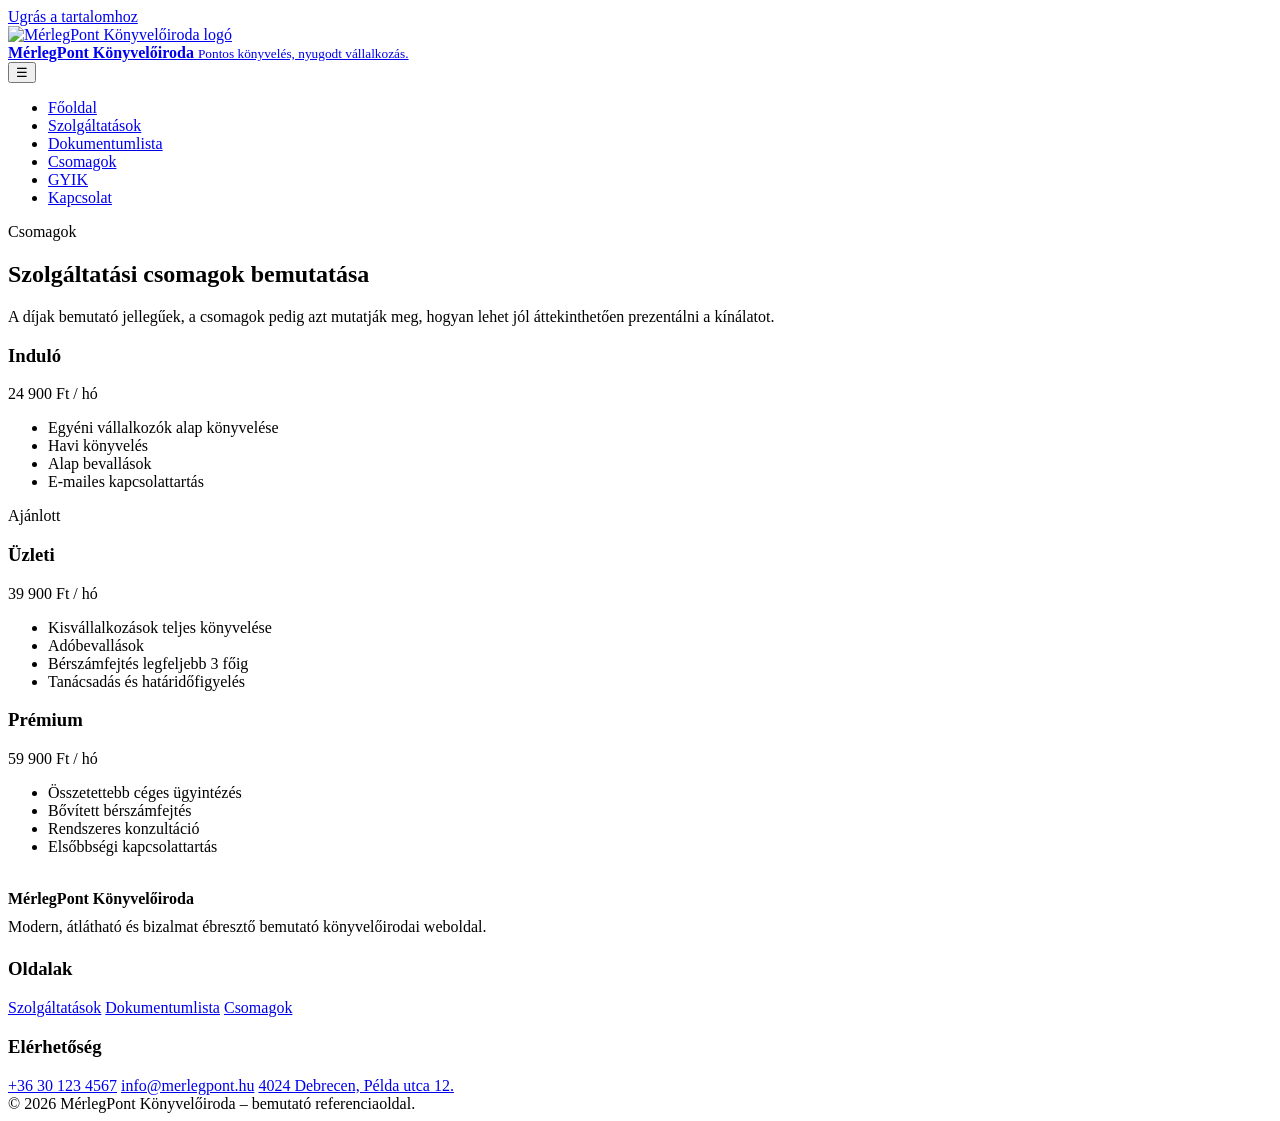
==== csomagok.html @ ef3b4ef1 "Add files via upload" ====
<!doctype html>
<html lang="hu">
<head>
  <meta charset="utf-8">
  <meta name="viewport" content="width=device-width,initial-scale=1">
  <title>Csomagok | MérlegPont Könyvelőiroda</title>
  <meta name="description" content="A MérlegPont bemutató szolgáltatási csomagjai.">
  <link rel="icon" href="assets/icons/favicon.ico" sizes="any">
  <link rel="icon" type="image/png" sizes="16x16" href="assets/icons/favicon-16x16.png">
  <link rel="icon" type="image/png" sizes="32x32" href="assets/icons/favicon-32x32.png">
  <link rel="apple-touch-icon" href="assets/icons/apple-touch-icon.png">
  <link rel="manifest" href="site.webmanifest">
  <meta name="theme-color" content="#0c2f5c">
  <link rel="stylesheet" href="css/style.css">
  <script src="js/script.js" defer></script>
</head>
<body data-page="packages">
  
<a class="skip-link" href="#main">Ugrás a tartalomhoz</a>
<header class="site-header">
  <div class="container header-inner">
    <a class="brand" href="index.html">
      <img src="assets/images/logo.png" alt="MérlegPont Könyvelőiroda logó">
      <div>
        <strong>MérlegPont Könyvelőiroda</strong>
        <small>Pontos könyvelés, nyugodt vállalkozás.</small>
      </div>
    </a>
    <button class="menu-btn" type="button" aria-expanded="false" aria-label="Menü megnyitása">☰</button>
    <nav class="nav" aria-label="Fő navigáció">
      <ul><li><a href="index.html" data-nav="home">Főoldal</a></li>
<li><a href="szolgaltatasok.html" data-nav="services">Szolgáltatások</a></li>
<li><a href="dokumentumlista.html" data-nav="docs">Dokumentumlista</a></li>
<li><a href="csomagok.html" data-nav="packages">Csomagok</a></li>
<li><a href="faq.html" data-nav="faq">GYIK</a></li>
<li><a href="kapcsolat.html" data-nav="contact">Kapcsolat</a></li></ul>
    </nav>
  </div>
</header>

  <main id="main">
    
<section class="section">
  <div class="container">
    <div class="section-head">
      <span class="kicker">Csomagok</span>
      <h2>Szolgáltatási csomagok bemutatása</h2>
      <p>A díjak bemutató jellegűek, a csomagok pedig azt mutatják meg, hogyan lehet jól áttekinthetően prezentálni a kínálatot.</p>
    </div>
    <div class="packages">
      <article class="package">
        <h3>Induló</h3>
        <div class="price">24 900 Ft / hó</div>
        <ul>
          <li>Egyéni vállalkozók alap könyvelése</li>
          <li>Havi könyvelés</li>
          <li>Alap bevallások</li>
          <li>E-mailes kapcsolattartás</li>
        </ul>
      </article>
      <article class="package featured">
        <div class="tag">Ajánlott</div>
        <h3>Üzleti</h3>
        <div class="price">39 900 Ft / hó</div>
        <ul>
          <li>Kisvállalkozások teljes könyvelése</li>
          <li>Adóbevallások</li>
          <li>Bérszámfejtés legfeljebb 3 főig</li>
          <li>Tanácsadás és határidőfigyelés</li>
        </ul>
      </article>
      <article class="package">
        <h3>Prémium</h3>
        <div class="price">59 900 Ft / hó</div>
        <ul>
          <li>Összetettebb céges ügyintézés</li>
          <li>Bővített bérszámfejtés</li>
          <li>Rendszeres konzultáció</li>
          <li>Elsőbbségi kapcsolattartás</li>
        </ul>
      </article>
    </div>
  </div>
</section>

  </main>
  
<footer class="site-footer">
  <div class="container footer-grid">
    <div>
      <div class="footer-brand">
        <img src="assets/images/logo.png" alt="">
        <div>
          <strong>MérlegPont Könyvelőiroda</strong>
          <p style="margin:6px 0 0;color:var(--muted);line-height:1.6">Modern, átlátható és bizalmat ébresztő bemutató könyvelőirodai weboldal.</p>
        </div>
      </div>
    </div>
    <div>
      <h3>Oldalak</h3>
      <div class="footer-links">
        <a href="szolgaltatasok.html">Szolgáltatások</a>
        <a href="dokumentumlista.html">Dokumentumlista</a>
        <a href="csomagok.html">Csomagok</a>
      </div>
    </div>
    <div>
      <h3>Elérhetőség</h3>
      <div class="footer-links">
        <a href="tel:+36301234567">+36 30 123 4567</a>
        <a href="mailto:info@merlegpont.hu">info@merlegpont.hu</a>
        <a href="kapcsolat.html">4024 Debrecen, Példa utca 12.</a>
      </div>
    </div>
  </div>
  <div class="copyright">© 2026 MérlegPont Könyvelőiroda – bemutató referenciaoldal.</div>
</footer>

</body>
</html>
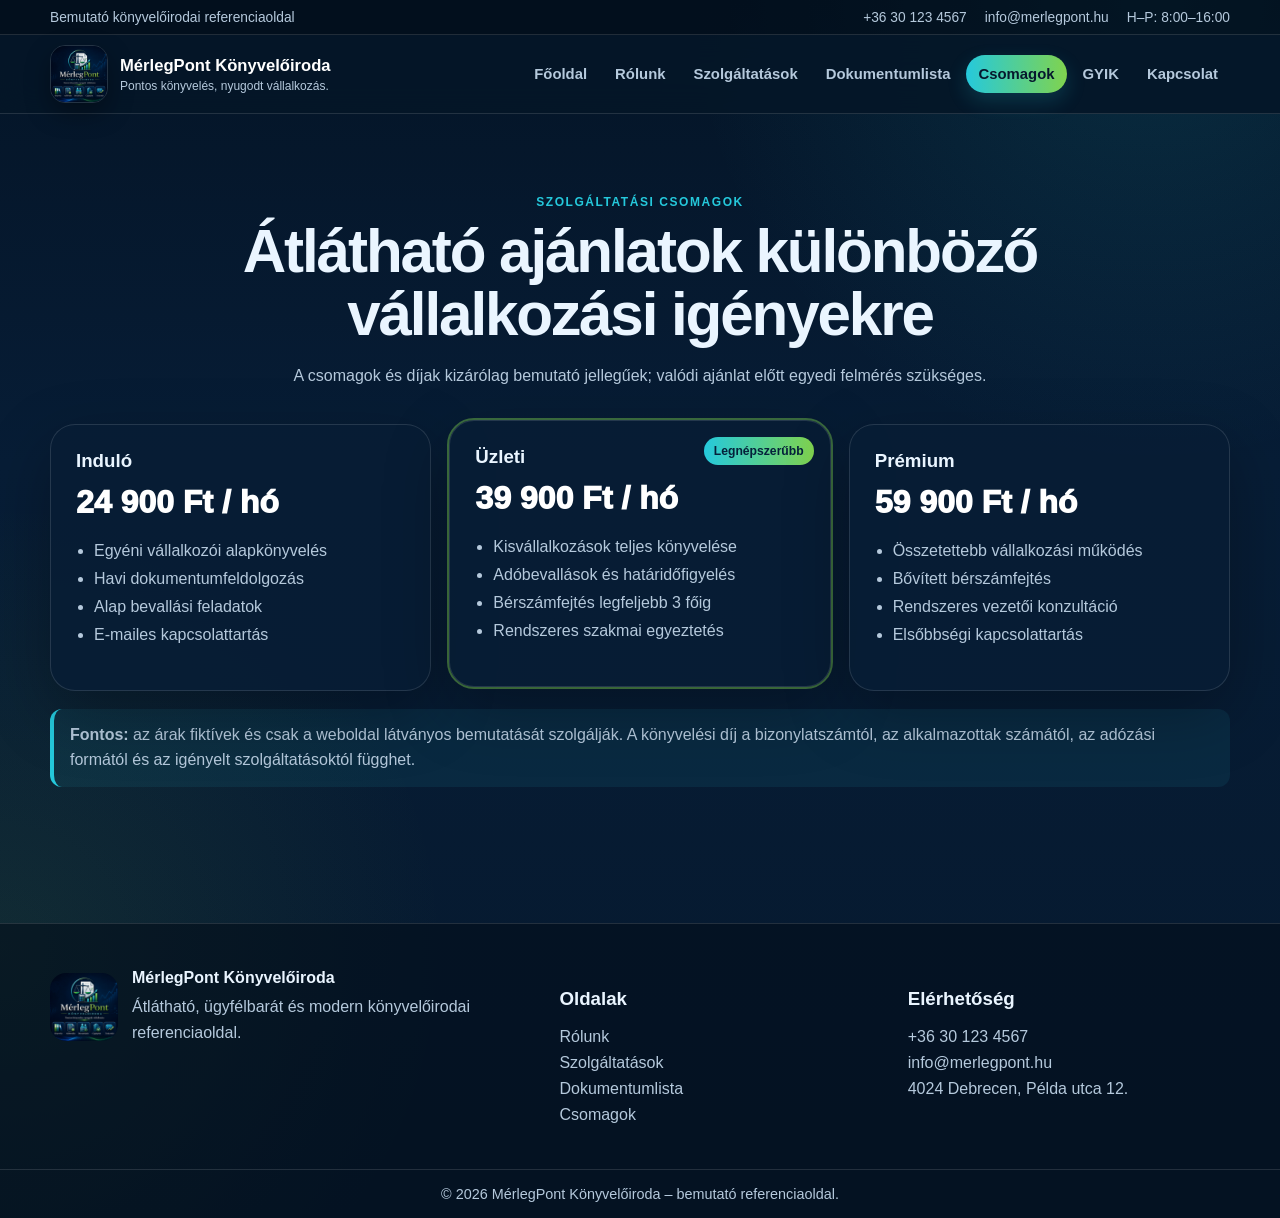
==== commit f7708b39: "Add files via upload" ====
--- a/csomagok.html
+++ b/csomagok.html
@@ -1,120 +1,3 @@
-<!doctype html>
-<html lang="hu">
-<head>
-  <meta charset="utf-8">
-  <meta name="viewport" content="width=device-width,initial-scale=1">
-  <title>Csomagok | MérlegPont Könyvelőiroda</title>
-  <meta name="description" content="A MérlegPont bemutató szolgáltatási csomagjai.">
-  <link rel="icon" href="assets/icons/favicon.ico" sizes="any">
-  <link rel="icon" type="image/png" sizes="16x16" href="assets/icons/favicon-16x16.png">
-  <link rel="icon" type="image/png" sizes="32x32" href="assets/icons/favicon-32x32.png">
-  <link rel="apple-touch-icon" href="assets/icons/apple-touch-icon.png">
-  <link rel="manifest" href="site.webmanifest">
-  <meta name="theme-color" content="#0c2f5c">
-  <link rel="stylesheet" href="css/style.css">
-  <script src="js/script.js" defer></script>
-</head>
-<body data-page="packages">
-  
-<a class="skip-link" href="#main">Ugrás a tartalomhoz</a>
-<header class="site-header">
-  <div class="container header-inner">
-    <a class="brand" href="index.html">
-      <img src="assets/images/logo.png" alt="MérlegPont Könyvelőiroda logó">
-      <div>
-        <strong>MérlegPont Könyvelőiroda</strong>
-        <small>Pontos könyvelés, nyugodt vállalkozás.</small>
-      </div>
-    </a>
-    <button class="menu-btn" type="button" aria-expanded="false" aria-label="Menü megnyitása">☰</button>
-    <nav class="nav" aria-label="Fő navigáció">
-      <ul><li><a href="index.html" data-nav="home">Főoldal</a></li>
-<li><a href="szolgaltatasok.html" data-nav="services">Szolgáltatások</a></li>
-<li><a href="dokumentumlista.html" data-nav="docs">Dokumentumlista</a></li>
-<li><a href="csomagok.html" data-nav="packages">Csomagok</a></li>
-<li><a href="faq.html" data-nav="faq">GYIK</a></li>
-<li><a href="kapcsolat.html" data-nav="contact">Kapcsolat</a></li></ul>
-    </nav>
-  </div>
-</header>
-
-  <main id="main">
-    
-<section class="section">
-  <div class="container">
-    <div class="section-head">
-      <span class="kicker">Csomagok</span>
-      <h2>Szolgáltatási csomagok bemutatása</h2>
-      <p>A díjak bemutató jellegűek, a csomagok pedig azt mutatják meg, hogyan lehet jól áttekinthetően prezentálni a kínálatot.</p>
-    </div>
-    <div class="packages">
-      <article class="package">
-        <h3>Induló</h3>
-        <div class="price">24 900 Ft / hó</div>
-        <ul>
-          <li>Egyéni vállalkozók alap könyvelése</li>
-          <li>Havi könyvelés</li>
-          <li>Alap bevallások</li>
-          <li>E-mailes kapcsolattartás</li>
-        </ul>
-      </article>
-      <article class="package featured">
-        <div class="tag">Ajánlott</div>
-        <h3>Üzleti</h3>
-        <div class="price">39 900 Ft / hó</div>
-        <ul>
-          <li>Kisvállalkozások teljes könyvelése</li>
-          <li>Adóbevallások</li>
-          <li>Bérszámfejtés legfeljebb 3 főig</li>
-          <li>Tanácsadás és határidőfigyelés</li>
-        </ul>
-      </article>
-      <article class="package">
-        <h3>Prémium</h3>
-        <div class="price">59 900 Ft / hó</div>
-        <ul>
-          <li>Összetettebb céges ügyintézés</li>
-          <li>Bővített bérszámfejtés</li>
-          <li>Rendszeres konzultáció</li>
-          <li>Elsőbbségi kapcsolattartás</li>
-        </ul>
-      </article>
-    </div>
-  </div>
-</section>
-
-  </main>
-  
-<footer class="site-footer">
-  <div class="container footer-grid">
-    <div>
-      <div class="footer-brand">
-        <img src="assets/images/logo.png" alt="">
-        <div>
-          <strong>MérlegPont Könyvelőiroda</strong>
-          <p style="margin:6px 0 0;color:var(--muted);line-height:1.6">Modern, átlátható és bizalmat ébresztő bemutató könyvelőirodai weboldal.</p>
-        </div>
-      </div>
-    </div>
-    <div>
-      <h3>Oldalak</h3>
-      <div class="footer-links">
-        <a href="szolgaltatasok.html">Szolgáltatások</a>
-        <a href="dokumentumlista.html">Dokumentumlista</a>
-        <a href="csomagok.html">Csomagok</a>
-      </div>
-    </div>
-    <div>
-      <h3>Elérhetőség</h3>
-      <div class="footer-links">
-        <a href="tel:+36301234567">+36 30 123 4567</a>
-        <a href="mailto:info@merlegpont.hu">info@merlegpont.hu</a>
-        <a href="kapcsolat.html">4024 Debrecen, Példa utca 12.</a>
-      </div>
-    </div>
-  </div>
-  <div class="copyright">© 2026 MérlegPont Könyvelőiroda – bemutató referenciaoldal.</div>
-</footer>
-
-</body>
-</html>
+<!doctype html><html lang="hu"><head><meta charset="utf-8"><meta name="viewport" content="width=device-width,initial-scale=1"><title>Csomagok | MérlegPont Könyvelőiroda</title><meta name="description" content="Bemutató könyvelési szolgáltatási csomagok."><meta name="theme-color" content="#0c2f5c"><link rel="icon" href="assets/icons/favicon.ico" sizes="any"><link rel="icon" type="image/png" sizes="32x32" href="assets/icons/favicon-32x32.png"><link rel="apple-touch-icon" href="assets/icons/apple-touch-icon.png"><link rel="manifest" href="site.webmanifest"><link rel="stylesheet" href="css/style.css"><script src="js/script.js" defer></script></head><body data-page="packages"><a class="skip-link" href="#main">Ugrás a tartalomhoz</a>
+<div class="utility"><div class="container utility-inner"><span>Bemutató könyvelőirodai referenciaoldal</span><div class="utility-links"><a href="tel:+36301234567">+36 30 123 4567</a><a href="mailto:info@merlegpont.hu">info@merlegpont.hu</a><span>H–P: 8:00–16:00</span></div></div></div>
+<header class="site-header"><div class="container header-inner"><a class="brand" href="index.html"><img src="assets/images/merlegpont-logo.webp" alt="MérlegPont Könyvelőiroda logó"><div><strong>MérlegPont Könyvelőiroda</strong><small>Pontos könyvelés, nyugodt vállalkozás.</small></div></a><button class="menu-btn" type="button" aria-label="Menü megnyitása" aria-expanded="false">☰</button><nav class="nav" aria-label="Fő navigáció"><ul><li><a href="index.html" data-nav="home">Főoldal</a></li><li><a href="rolunk.html" data-nav="about">Rólunk</a></li><li><a href="szolgaltatasok.html" data-nav="services">Szolgáltatások</a></li><li><a href="dokumentumlista.html" data-nav="docs">Dokumentumlista</a></li><li><a href="csomagok.html" data-nav="packages">Csomagok</a></li><li><a href="faq.html" data-nav="faq">GYIK</a></li><li><a href="kapcsolat.html" data-nav="contact">Kapcsolat</a></li></ul></nav></div></header><main id="main"><section class="section"><div class="container"><div class="section-head"><span class="kicker">Szolgáltatási csomagok</span><h2>Átlátható ajánlatok különböző vállalkozási igényekre</h2><p>A csomagok és díjak kizárólag bemutató jellegűek; valódi ajánlat előtt egyedi felmérés szükséges.</p></div><div class="packages"><article class="package"><h3>Induló</h3><div class="price">24 900 Ft / hó</div><ul><li>Egyéni vállalkozói alapkönyvelés</li><li>Havi dokumentumfeldolgozás</li><li>Alap bevallási feladatok</li><li>E-mailes kapcsolattartás</li></ul></article><article class="package featured"><div class="tag">Legnépszerűbb</div><h3>Üzleti</h3><div class="price">39 900 Ft / hó</div><ul><li>Kisvállalkozások teljes könyvelése</li><li>Adóbevallások és határidőfigyelés</li><li>Bérszámfejtés legfeljebb 3 főig</li><li>Rendszeres szakmai egyeztetés</li></ul></article><article class="package"><h3>Prémium</h3><div class="price">59 900 Ft / hó</div><ul><li>Összetettebb vállalkozási működés</li><li>Bővített bérszámfejtés</li><li>Rendszeres vezetői konzultáció</li><li>Elsőbbségi kapcsolattartás</li></ul></article></div><div class="disclaimer"><strong>Fontos:</strong> az árak fiktívek és csak a weboldal látványos bemutatását szolgálják. A könyvelési díj a bizonylatszámtól, az alkalmazottak számától, az adózási formától és az igényelt szolgáltatásoktól függhet.</div></div></section></main><footer class="site-footer"><div class="container footer-grid"><div><div class="footer-brand"><img src="assets/images/merlegpont-logo.webp" alt=""><div><strong>MérlegPont Könyvelőiroda</strong><p style="margin:7px 0 0;color:var(--muted);line-height:1.6">Átlátható, ügyfélbarát és modern könyvelőirodai referenciaoldal.</p></div></div></div><div><h3>Oldalak</h3><div class="footer-links"><a href="rolunk.html">Rólunk</a><a href="szolgaltatasok.html">Szolgáltatások</a><a href="dokumentumlista.html">Dokumentumlista</a><a href="csomagok.html">Csomagok</a></div></div><div><h3>Elérhetőség</h3><div class="footer-links"><a href="tel:+36301234567">+36 30 123 4567</a><a href="mailto:info@merlegpont.hu">info@merlegpont.hu</a><a href="kapcsolat.html">4024 Debrecen, Példa utca 12.</a></div></div></div><div class="copyright">© 2026 MérlegPont Könyvelőiroda – bemutató referenciaoldal.</div></footer></body></html>
--- a/css/style.css
+++ b/css/style.css
@@ -0,0 +1,25 @@
+:root{
+ --navy-950:#041426;--navy-900:#071d36;--navy-850:#092642;--navy-800:#0c3159;--navy-700:#124a7d;
+ --cyan:#25c9dc;--cyan-soft:#9feef4;--green:#80d34e;--green-soft:#c7f0a7;--white:#fff;--ink:#eaf5ff;
+ --muted:#b5c9dc;--line:rgba(255,255,255,.12);--panel:rgba(8,29,53,.84);--panel-2:rgba(13,45,79,.72);
+ --shadow:0 22px 65px rgba(0,0,0,.28);--radius:26px;--container:min(1180px,calc(100% - 30px));
+}
+*{box-sizing:border-box}html{scroll-behavior:smooth}body{margin:0;min-height:100vh;color:var(--ink);font-family:Inter,Arial,Helvetica,sans-serif;background:radial-gradient(circle at 90% 0,rgba(37,201,220,.13),transparent 29rem),radial-gradient(circle at 0 78%,rgba(128,211,78,.09),transparent 28rem),linear-gradient(180deg,var(--navy-950),var(--navy-900) 38%,#06192e)}
+body.menu-open{overflow:hidden}a{color:inherit}img{max-width:100%;display:block}button,input,textarea,select{font:inherit}.container{width:var(--container);margin-inline:auto}.skip-link{position:absolute;left:-9999px;top:0;padding:10px;background:#fff;color:#111;z-index:999}.skip-link:focus{left:10px;top:10px}
+.utility{border-bottom:1px solid var(--line);background:rgba(2,13,26,.72);font-size:.86rem;color:var(--muted)}.utility-inner{min-height:34px;display:flex;justify-content:space-between;align-items:center;gap:18px}.utility-links{display:flex;gap:18px;flex-wrap:wrap}.utility a{text-decoration:none}.utility a:hover{color:#fff}
+.site-header{position:sticky;top:0;z-index:50;background:rgba(5,22,40,.91);border-bottom:1px solid var(--line);backdrop-filter:blur(15px)}.header-inner{min-height:78px;display:flex;align-items:center;justify-content:space-between;gap:18px}.brand{display:flex;align-items:center;gap:12px;text-decoration:none;min-width:0}.brand img{width:58px;height:58px;border-radius:15px;object-fit:cover;border:1px solid rgba(255,255,255,.13);box-shadow:0 10px 24px rgba(0,0,0,.35)}.brand strong{display:block;color:#fff;font-size:1.04rem}.brand small{display:block;color:var(--muted);font-size:.75rem;margin-top:3px}.nav ul{display:flex;align-items:center;gap:4px;list-style:none;margin:0;padding:0}.nav a{display:block;text-decoration:none;color:var(--muted);padding:11px 12px;border-radius:999px;font-weight:750;font-size:.93rem;transition:.2s}.nav a:hover,.nav a:focus-visible{color:#fff;background:rgba(255,255,255,.07)}.nav a.active{color:#06182d;background:linear-gradient(90deg,var(--cyan),var(--green));box-shadow:0 8px 20px rgba(37,201,220,.18)}.menu-btn{display:none;width:46px;height:46px;border-radius:14px;border:1px solid var(--line);background:rgba(255,255,255,.06);color:#fff;font-size:1.35rem;cursor:pointer}
+.hero{position:relative;overflow:hidden;padding:62px 0 58px}.hero:before{content:"";position:absolute;width:620px;height:620px;border:100px solid rgba(37,201,220,.045);border-radius:50%;right:-260px;top:-260px}.hero-grid{display:grid;grid-template-columns:1.08fr .92fr;gap:36px;align-items:center;position:relative;z-index:2}.hero-copy{padding:18px 0}.eyebrow{display:inline-flex;align-items:center;gap:9px;padding:9px 13px;border:1px solid var(--line);border-radius:999px;background:rgba(255,255,255,.05);color:#def8fa;font-weight:800}.hero h1{margin:18px 0 15px;font-size:clamp(3rem,7vw,6.2rem);line-height:.93;letter-spacing:-.055em}.hero h1 span{display:block;color:var(--green)}.hero p{max-width:680px;margin:0;color:var(--muted);font-size:1.1rem;line-height:1.75}.actions{display:flex;flex-wrap:wrap;gap:12px;margin-top:26px}.btn{display:inline-flex;align-items:center;justify-content:center;gap:9px;min-height:49px;padding:12px 18px;border-radius:15px;text-decoration:none;font-weight:850;border:1px solid transparent;transition:.2s;cursor:pointer}.btn:hover{transform:translateY(-2px)}.btn.primary{color:#062039;background:linear-gradient(90deg,var(--cyan),var(--green));box-shadow:0 13px 30px rgba(37,201,220,.2)}.btn.secondary{color:#fff;background:rgba(255,255,255,.07);border-color:var(--line)}.btn.danger{color:#ffd9d2;background:rgba(186,61,45,.15);border-color:rgba(255,120,103,.22)}
+.hero-visual{position:relative;padding:18px;border:1px solid var(--line);border-radius:31px;background:linear-gradient(145deg,rgba(255,255,255,.065),rgba(255,255,255,.025));box-shadow:var(--shadow)}.hero-visual:before{content:"MérlegPont";position:absolute;right:20px;top:16px;font-weight:900;color:rgba(255,255,255,.09);font-size:clamp(2rem,5vw,4.3rem);letter-spacing:-.04em}.hero-visual img{width:100%;height:auto;object-fit:contain;border-radius:22px;position:relative;z-index:2}.trust-strip{display:grid;grid-template-columns:repeat(3,1fr);gap:12px;margin-top:28px}.trust-item{padding:15px 16px;border:1px solid var(--line);border-radius:18px;background:rgba(255,255,255,.045)}.trust-item strong{display:block;color:#fff}.trust-item span{display:block;color:var(--muted);font-size:.9rem;margin-top:5px;line-height:1.4}
+.section{padding:78px 0}.section.alt{background:linear-gradient(180deg,rgba(255,255,255,.025),transparent)}.section-head{max-width:800px;margin:0 auto 34px;text-align:center}.section-head.left{text-align:left;margin-inline:0}.kicker{display:inline-block;color:var(--cyan);font-weight:900;text-transform:uppercase;letter-spacing:.13em;font-size:.75rem}.section h2{margin:10px 0 12px;font-size:clamp(2rem,4.7vw,3.8rem);line-height:1.05;letter-spacing:-.035em}.section-head p,.lead{color:var(--muted);line-height:1.75}.grid-2{display:grid;grid-template-columns:1fr 1fr;gap:24px;align-items:start}.grid-3{display:grid;grid-template-columns:repeat(3,1fr);gap:18px}.grid-4{display:grid;grid-template-columns:repeat(4,1fr);gap:18px}
+.service-card{position:relative;overflow:hidden;min-height:285px;padding:24px;border:1px solid var(--line);border-radius:25px;background:linear-gradient(150deg,rgba(15,55,95,.88),rgba(6,29,52,.9));box-shadow:var(--shadow);transition:.22s}.service-card:hover{transform:translateY(-5px);border-color:rgba(37,201,220,.32)}.service-card:after{content:"";position:absolute;width:180px;height:180px;border:42px solid rgba(128,211,78,.045);border-radius:50%;right:-78px;bottom:-90px}.service-icon{width:66px;height:66px;border-radius:18px;margin-bottom:17px;box-shadow:0 12px 28px rgba(0,0,0,.25)}.service-card h3{margin:0 0 9px;font-size:1.34rem}.service-card p{margin:0;color:var(--muted);line-height:1.62}.service-meta{display:flex;flex-wrap:wrap;gap:7px;margin-top:18px}.service-meta span{padding:7px 9px;border-radius:999px;background:rgba(255,255,255,.055);border:1px solid var(--line);font-size:.77rem;color:#d9e9f8;font-weight:700}
+.panel{background:var(--panel);border:1px solid var(--line);border-radius:var(--radius);box-shadow:var(--shadow);padding:26px}.info-list{display:grid;gap:12px}.info-item{display:grid;grid-template-columns:45px 1fr;gap:13px;align-items:start;padding:15px;border:1px solid var(--line);border-radius:18px;background:rgba(255,255,255,.04)}.info-icon{width:45px;height:45px;border-radius:14px;display:grid;place-items:center;background:linear-gradient(135deg,rgba(37,201,220,.16),rgba(128,211,78,.14));font-size:1.25rem}.info-item strong{display:block;margin-bottom:4px}.info-item p{margin:0;color:var(--muted);line-height:1.55}.value-grid{display:grid;grid-template-columns:repeat(5,1fr);gap:10px}.value{padding:16px 10px;border:1px solid var(--line);border-radius:18px;text-align:center;background:rgba(255,255,255,.04)}.value span{display:block;font-size:1.55rem;margin-bottom:8px}.value small{color:var(--muted);font-weight:750}
+.audience-card{padding:24px;border:1px solid var(--line);border-radius:24px;background:linear-gradient(145deg,rgba(255,255,255,.055),rgba(255,255,255,.025));box-shadow:var(--shadow)}.audience-card .number{width:46px;height:46px;border-radius:14px;display:grid;place-items:center;color:#061c33;background:linear-gradient(135deg,var(--cyan),var(--green));font-weight:950;margin-bottom:15px}.audience-card h3{margin:0 0 9px}.audience-card p{margin:0;color:var(--muted);line-height:1.62}
+.process{display:grid;grid-template-columns:repeat(4,1fr);gap:14px;counter-reset:step}.process-step{position:relative;padding:23px;border-radius:23px;border:1px solid var(--line);background:rgba(255,255,255,.045)}.process-step:before{counter-increment:step;content:counter(step);position:absolute;right:16px;top:14px;font-size:3rem;font-weight:950;color:rgba(255,255,255,.07)}.process-step strong{display:block;margin-bottom:8px;color:#fff}.process-step p{margin:0;color:var(--muted);line-height:1.55}
+.checklist{display:grid;gap:12px}.check-item{display:flex;gap:12px;align-items:flex-start;padding:15px;border:1px solid var(--line);border-radius:17px;background:rgba(255,255,255,.04)}.check-item input{margin-top:4px;transform:scale(1.2);accent-color:var(--green)}.progress{height:14px;border-radius:999px;background:rgba(255,255,255,.08);border:1px solid var(--line);overflow:hidden;margin-bottom:8px}.progress span{display:block;height:100%;width:0;background:linear-gradient(90deg,var(--cyan),var(--green))}.progress-label{color:var(--muted);font-weight:750;margin-bottom:18px}.check-actions{display:flex;gap:10px;flex-wrap:wrap;margin-top:18px}
+.packages{display:grid;grid-template-columns:repeat(3,1fr);gap:18px}.package{position:relative;padding:25px;border:1px solid var(--line);border-radius:25px;background:var(--panel);box-shadow:var(--shadow)}.package.featured{outline:2px solid rgba(128,211,78,.42);transform:translateY(-4px)}.package .tag{position:absolute;right:16px;top:16px;padding:7px 10px;border-radius:999px;color:#05213a;background:linear-gradient(90deg,var(--cyan),var(--green));font-weight:900;font-size:.76rem}.package h3{margin:0}.package .price{font-size:2rem;font-weight:950;margin:12px 0;color:#fff}.package ul{padding-left:18px;color:var(--muted);line-height:1.75}.disclaimer{margin-top:18px;padding:14px 16px;border-left:4px solid var(--cyan);border-radius:12px;background:rgba(37,201,220,.08);color:var(--muted);line-height:1.55}
+.faq-list{display:grid;gap:12px}.faq{border:1px solid var(--line);border-radius:18px;overflow:hidden;background:rgba(255,255,255,.04)}.faq button{width:100%;display:flex;justify-content:space-between;gap:15px;padding:17px 18px;border:0;background:transparent;color:#fff;text-align:left;font-weight:850;cursor:pointer}.faq .content{display:none;padding:0 18px 18px;color:var(--muted);line-height:1.72}.faq.open .content{display:block}
+.form-grid{display:grid;grid-template-columns:1fr 1fr;gap:14px}.field{display:grid;gap:7px}.field.full{grid-column:1/-1}label{font-weight:750}input,textarea,select{width:100%;padding:13px 14px;border-radius:14px;border:1px solid var(--line);background:rgba(255,255,255,.055);color:#fff;outline:none}input:focus,textarea:focus,select:focus{border-color:var(--cyan);box-shadow:0 0 0 4px rgba(37,201,220,.11)}textarea{min-height:135px;resize:vertical}input::placeholder,textarea::placeholder{color:#91a8bd}.status{display:none;margin-top:14px;padding:14px;border-radius:14px;border:1px solid rgba(128,211,78,.2);background:rgba(128,211,78,.1);color:#e8ffd8}.status.show{display:block}
+.cta{display:flex;align-items:center;justify-content:space-between;gap:26px;padding:34px;border:1px solid var(--line);border-radius:28px;background:linear-gradient(135deg,rgba(37,201,220,.16),rgba(128,211,78,.12));box-shadow:var(--shadow)}.cta h2{margin:0 0 8px}.cta p{margin:0;color:var(--muted);line-height:1.62}
+.site-footer{margin-top:58px;border-top:1px solid var(--line);background:rgba(2,13,25,.57)}.footer-grid{display:grid;grid-template-columns:1.2fr .8fr .8fr;gap:26px;padding:45px 0}.footer-brand{display:flex;gap:14px;align-items:center}.footer-brand img{width:68px;height:68px;border-radius:16px;object-fit:cover}.footer-links{display:grid;gap:8px}.footer-links a{color:var(--muted);text-decoration:none}.footer-links a:hover{color:#fff}.copyright{border-top:1px solid var(--line);padding:16px 0;text-align:center;color:var(--muted);font-size:.9rem}
+@media(max-width:1020px){.utility{display:none}.hero-grid,.grid-2,.packages,.footer-grid{grid-template-columns:1fr}.grid-3{grid-template-columns:1fr 1fr}.grid-4,.process{grid-template-columns:1fr 1fr}.value-grid{grid-template-columns:repeat(3,1fr)}.nav{position:fixed;left:0;right:0;top:78px;padding:14px;background:rgba(5,22,40,.985);border-bottom:1px solid var(--line);transform:translateY(-130%);opacity:0;pointer-events:none;transition:.25s}.nav ul{display:grid;width:var(--container);margin:auto}.menu-btn{display:block}.menu-open .nav{transform:none;opacity:1;pointer-events:auto}}
+@media(max-width:650px){:root{--container:min(100% - 20px,1180px)}.header-inner{min-height:70px}.nav{top:70px}.brand img{width:50px;height:50px}.brand small{display:none}.hero{padding-top:38px}.hero h1{font-size:3.45rem}.actions{display:grid}.btn{width:100%}.trust-strip,.grid-3,.grid-4,.process,.value-grid,.form-grid{grid-template-columns:1fr}.field.full{grid-column:auto}.section{padding:58px 0}.panel,.service-card,.audience-card,.package{padding:20px}.cta{display:grid;padding:27px}}
